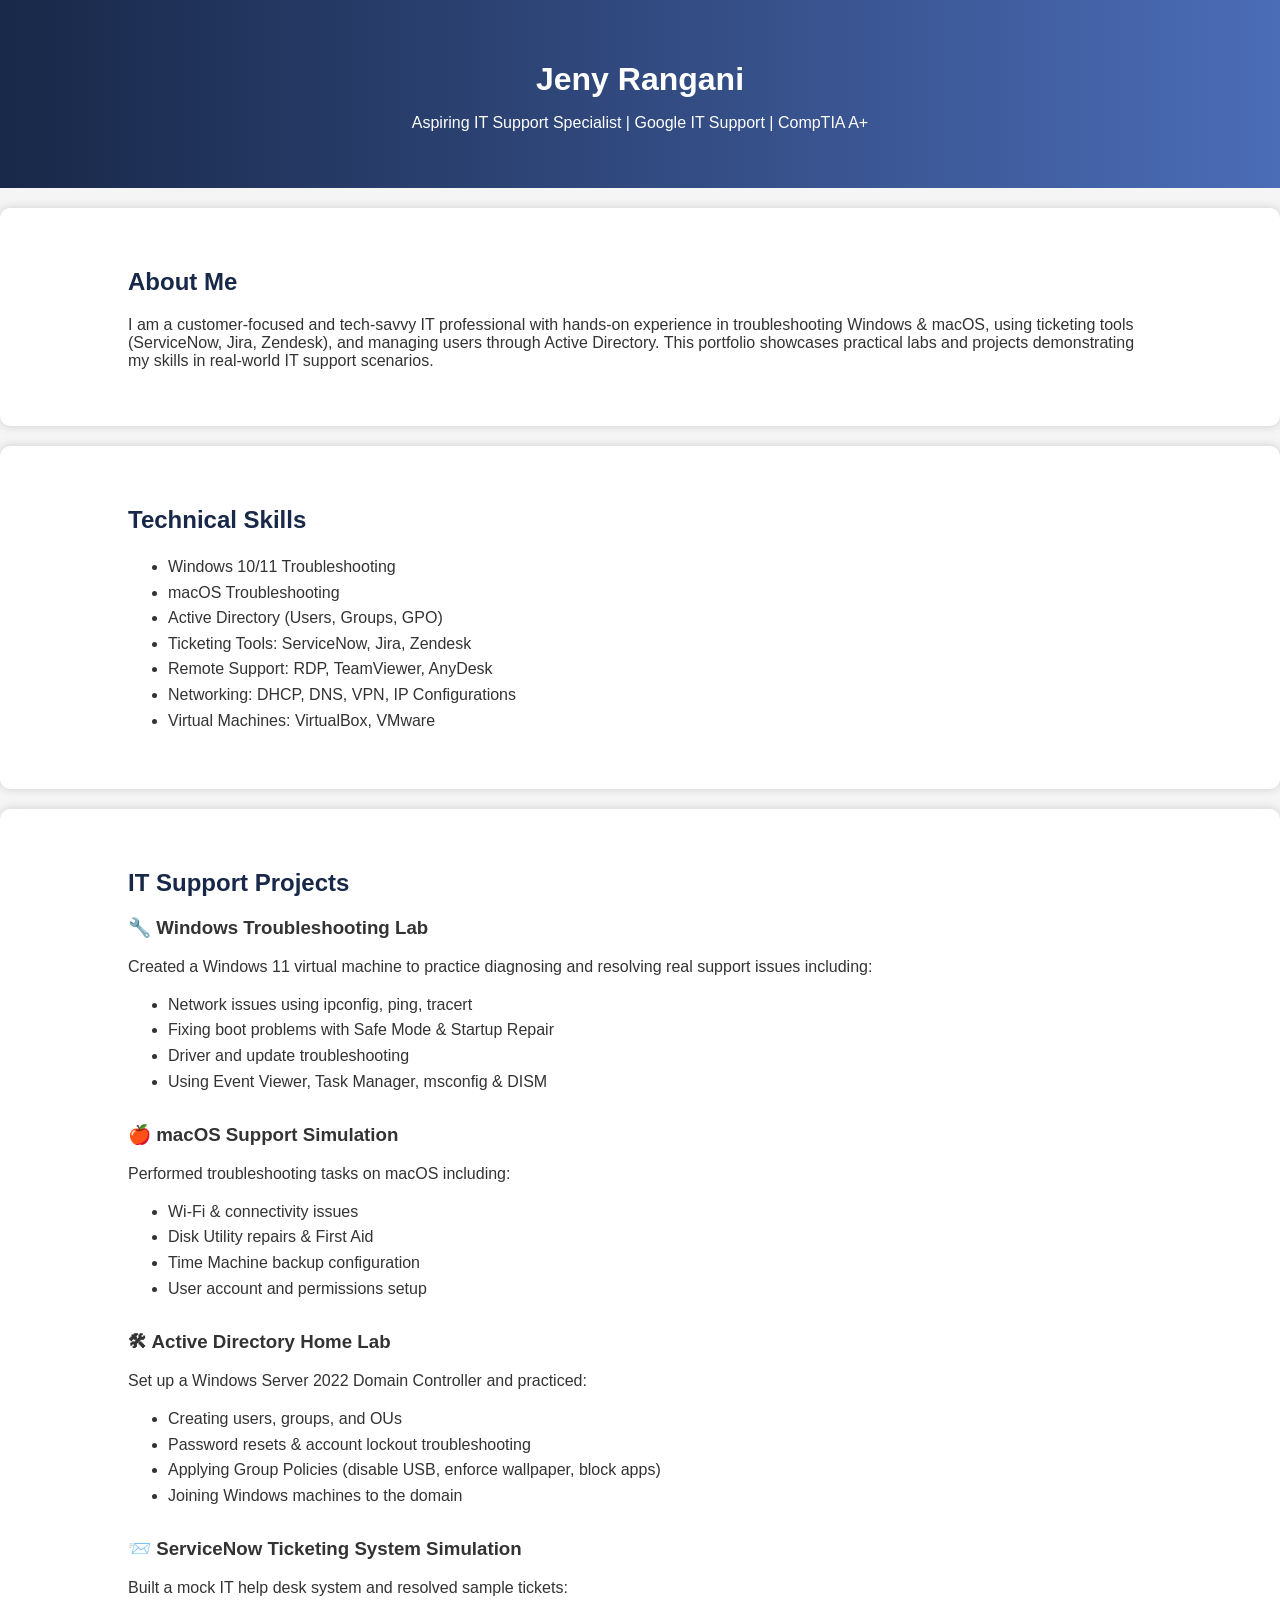
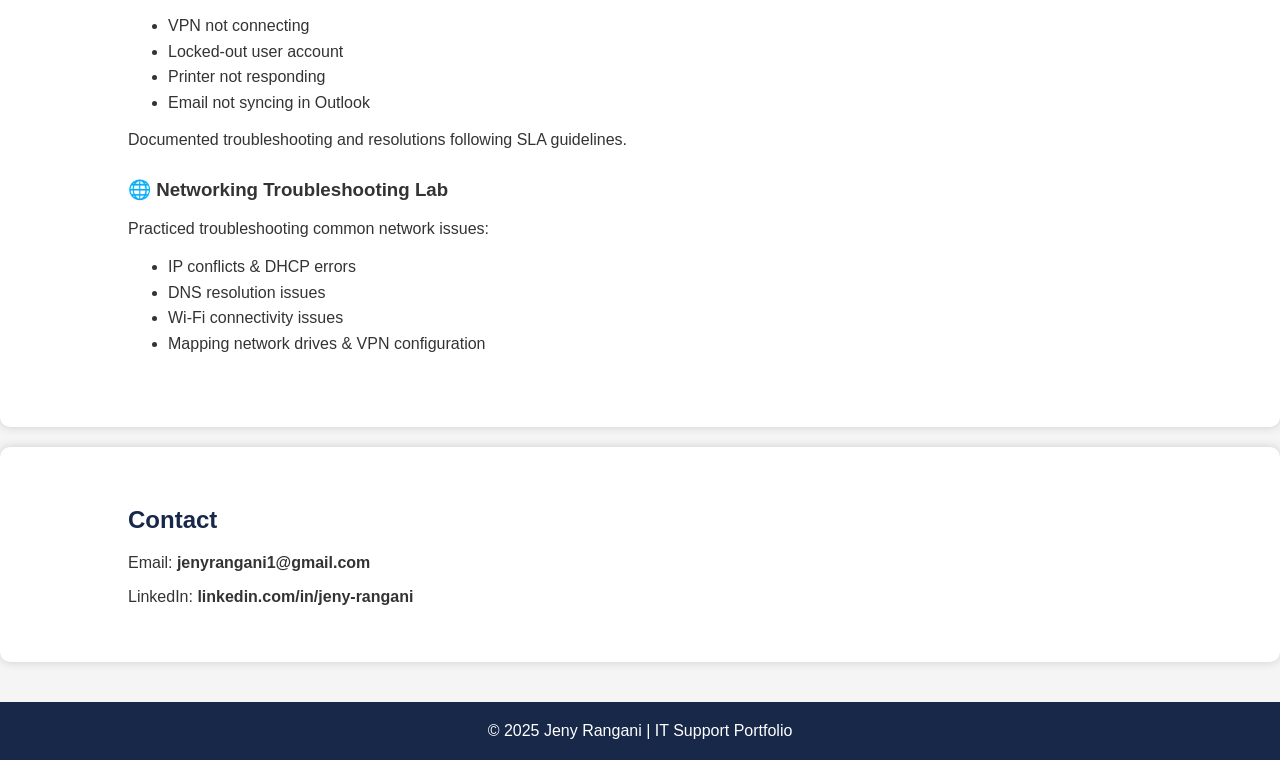
==== index.html @ 381fa6bb "Create index.html" ====
<!DOCTYPE html>
<html lang="en">
<head>
<meta charset="UTF-8">
<meta name="viewport" content="width=device-width, initial-scale=1.0">
<title>Jeny Rangani | IT Support Portfolio</title>

<!-- Styles -->
<style>
    body {
        margin: 0;
        font-family: Arial, Helvetica, sans-serif;
        background: #f5f5f5;
        color: #333;
    }
    header {
        padding: 40px;
        text-align: center;
        background: #4b6cb7;
        background: linear-gradient(to right, #182848, #4b6cb7);
        color: white;
    }
    h1 { margin-bottom: 5px; }
    h2 { color: #182848; }
    .section {
        padding: 40px 10%;
        background: white;
        margin: 20px auto;
        border-radius: 10px;
        box-shadow: 0 0 10px #ccc;
    }
    .project {
        margin-bottom: 30px;
    }
    ul {
        line-height: 1.6;
    }
    footer {
        text-align: center;
        padding: 20px;
        margin-top: 40px;
        background: #182848;
        color: white;
    }
</style>
</head>

<body>

<header>
    <h1>Jeny Rangani</h1>
    <p>Aspiring IT Support Specialist | Google IT Support | CompTIA A+</p>
</header>

<section class="section">
    <h2>About Me</h2>
    <p>
        I am a customer-focused and tech-savvy IT professional with hands-on experience in troubleshooting Windows & macOS,
        using ticketing tools (ServiceNow, Jira, Zendesk), and managing users through Active Directory.
        This portfolio showcases practical labs and projects demonstrating my skills in real-world IT support scenarios.
    </p>
</section>

<section class="section">
    <h2>Technical Skills</h2>
    <ul>
        <li>Windows 10/11 Troubleshooting</li>
        <li>macOS Troubleshooting</li>
        <li>Active Directory (Users, Groups, GPO)</li>
        <li>Ticketing Tools: ServiceNow, Jira, Zendesk</li>
        <li>Remote Support: RDP, TeamViewer, AnyDesk</li>
        <li>Networking: DHCP, DNS, VPN, IP Configurations</li>
        <li>Virtual Machines: VirtualBox, VMware</li>
    </ul>
</section>

<section class="section">
    <h2>IT Support Projects</h2>

    <!-- Project 1 -->
    <div class="project">
        <h3>🔧 Windows Troubleshooting Lab</h3>
        <p>
            Created a Windows 11 virtual machine to practice diagnosing and resolving real support issues including:
        </p>
        <ul>
            <li>Network issues using ipconfig, ping, tracert</li>
            <li>Fixing boot problems with Safe Mode & Startup Repair</li>
            <li>Driver and update troubleshooting</li>
            <li>Using Event Viewer, Task Manager, msconfig & DISM</li>
        </ul>
    </div>

    <!-- Project 2 -->
    <div class="project">
        <h3>🍎 macOS Support Simulation</h3>
        <p>Performed troubleshooting tasks on macOS including:</p>
        <ul>
            <li>Wi-Fi & connectivity issues</li>
            <li>Disk Utility repairs & First Aid</li>
            <li>Time Machine backup configuration</li>
            <li>User account and permissions setup</li>
        </ul>
    </div>

    <!-- Project 3 -->
    <div class="project">
        <h3>🛠 Active Directory Home Lab</h3>
        <p>
            Set up a Windows Server 2022 Domain Controller and practiced:
        </p>
        <ul>
            <li>Creating users, groups, and OUs</li>
            <li>Password resets & account lockout troubleshooting</li>
            <li>Applying Group Policies (disable USB, enforce wallpaper, block apps)</li>
            <li>Joining Windows machines to the domain</li>
        </ul>
    </div>

    <!-- Project 4 -->
    <div class="project">
        <h3>📨 ServiceNow Ticketing System Simulation</h3>
        <p>Built a mock IT help desk system and resolved sample tickets:</p>
        <ul>
            <li>VPN not connecting</li>
            <li>Locked-out user account</li>
            <li>Printer not responding</li>
            <li>Email not syncing in Outlook</li>
        </ul>
        <p>Documented troubleshooting and resolutions following SLA guidelines.</p>
    </div>

    <!-- Project 5 -->
    <div class="project">
        <h3>🌐 Networking Troubleshooting Lab</h3>
        <p>Practiced troubleshooting common network issues:</p>
        <ul>
            <li>IP conflicts & DHCP errors</li>
            <li>DNS resolution issues</li>
            <li>Wi-Fi connectivity issues</li>
            <li>Mapping network drives & VPN configuration</li>
        </ul>
    </div>

</section>

<section class="section">
    <h2>Contact</h2>
    <p>Email: <strong>jenyrangani1@gmail.com</strong></p>
    <p>LinkedIn: <strong>linkedin.com/in/jeny-rangani</strong></p>
</section>

<footer>
    © 2025 Jeny Rangani | IT Support Portfolio
</footer>

</body>
</html>
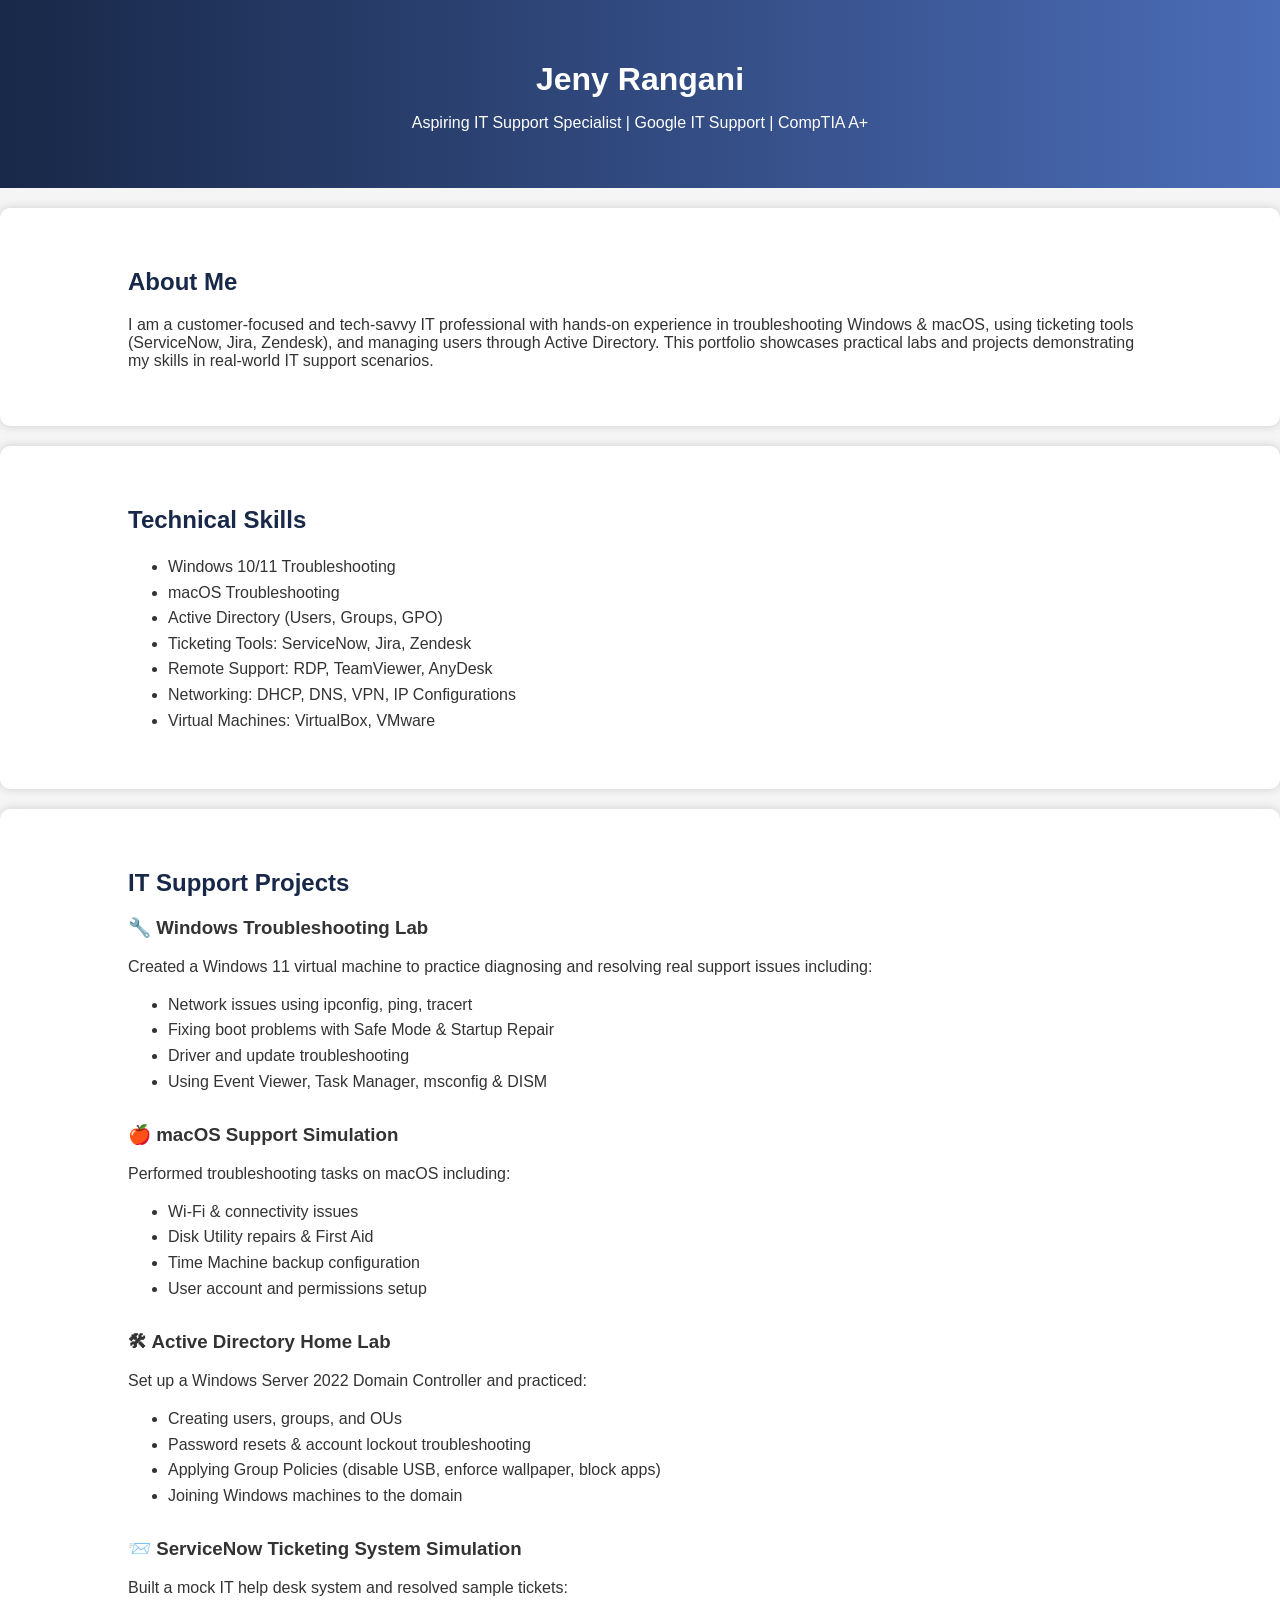
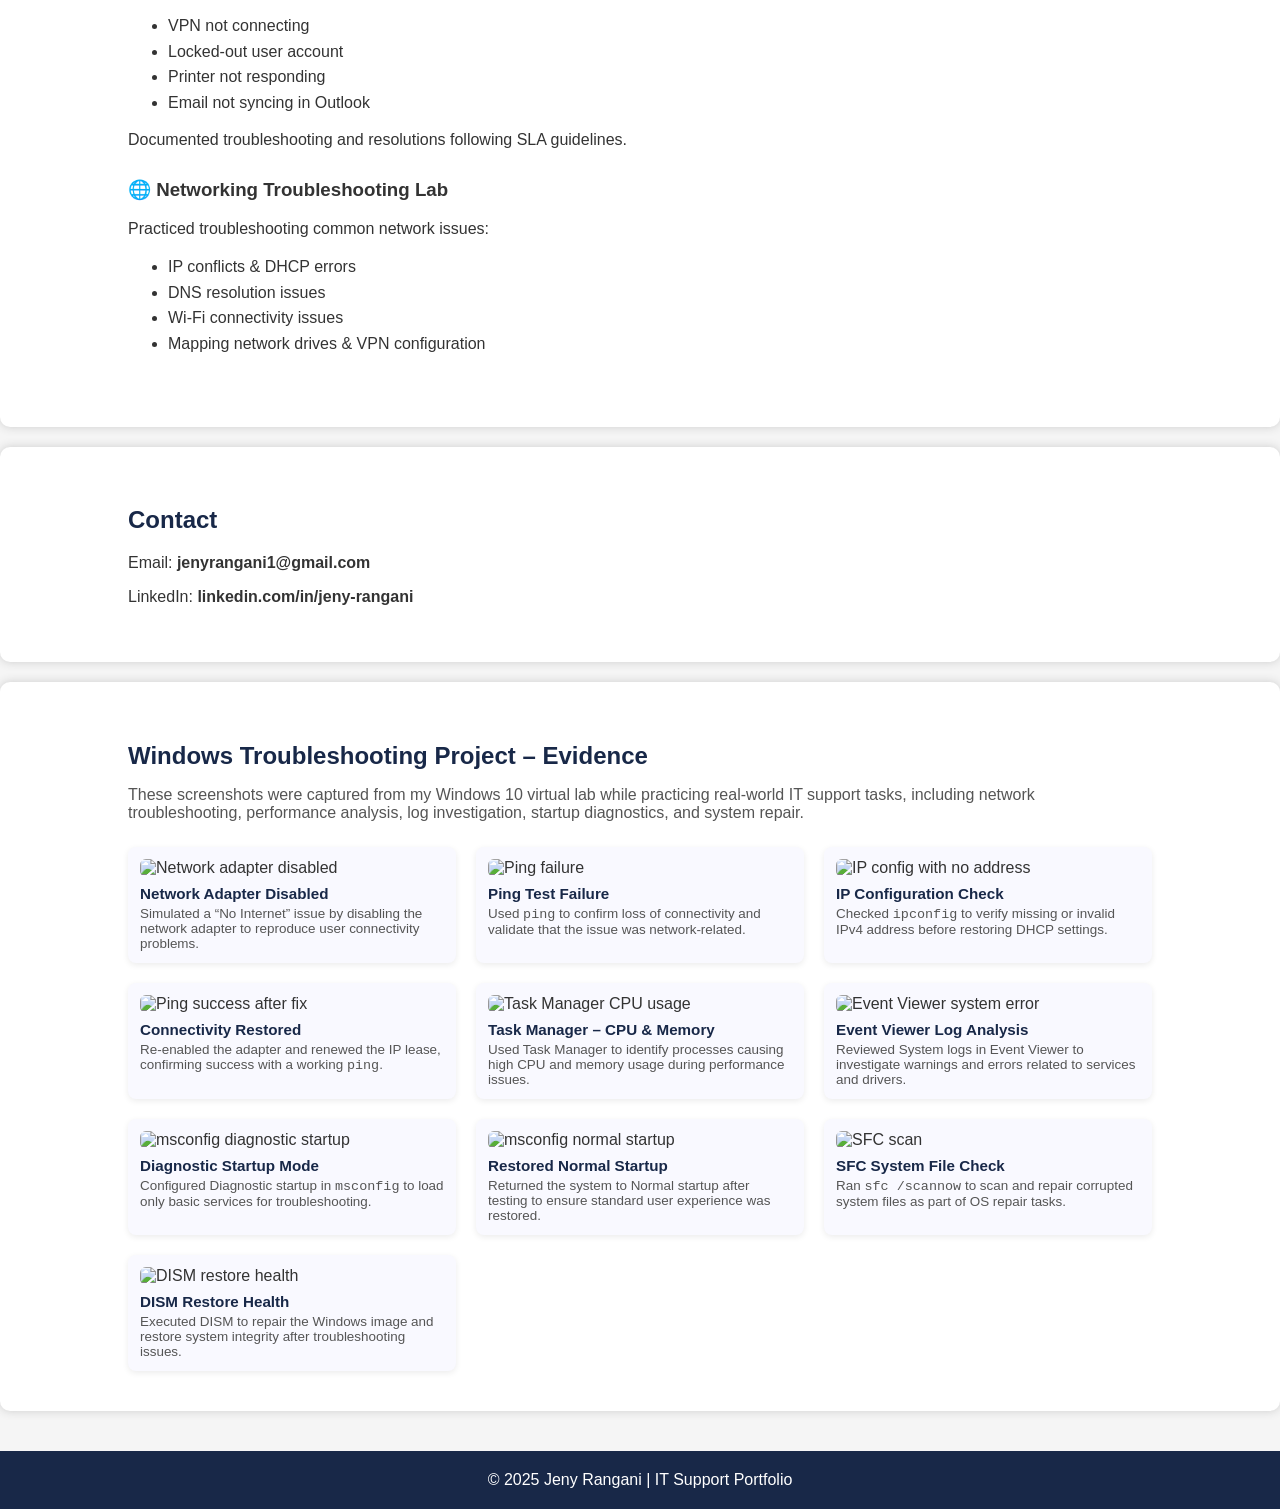
==== commit f21043fc: "Update index.html" ====
--- a/index.html
+++ b/index.html
@@ -7,6 +7,47 @@
 
 <!-- Styles -->
 <style>
+        .gallery-section h2 {
+        margin-bottom: 10px;
+    }
+
+    .gallery-intro {
+        margin-bottom: 25px;
+        color: #555;
+    }
+
+    .gallery-grid {
+        display: grid;
+        grid-template-columns: repeat(auto-fit, minmax(260px, 1fr));
+        gap: 20px;
+    }
+
+    .shot {
+        background: #f9f9ff;
+        border-radius: 8px;
+        padding: 12px;
+        box-shadow: 0 2px 6px rgba(0,0,0,0.08);
+    }
+
+    .shot img {
+        width: 100%;
+        border-radius: 6px;
+        display: block;
+        margin-bottom: 8px;
+    }
+
+    .shot h4 {
+        margin: 0 0 4px;
+        font-size: 0.95rem;
+        color: #182848;
+    }
+
+    .shot p {
+        margin: 0;
+        font-size: 0.84rem;
+        color: #555;
+    }
+
     body {
         margin: 0;
         font-family: Arial, Helvetica, sans-serif;
@@ -149,7 +190,85 @@
     <p>Email: <strong>jenyrangani1@gmail.com</strong></p>
     <p>LinkedIn: <strong>linkedin.com/in/jeny-rangani</strong></p>
 </section>
-
+    
+<section class="section gallery-section">
+    <h2>Windows Troubleshooting Project – Evidence</h2>
+    <p class="gallery-intro">
+        These screenshots were captured from my Windows 10 virtual lab while practicing real-world IT support tasks,
+        including network troubleshooting, performance analysis, log investigation, startup diagnostics, and system repair.
+    </p>
+
+    <div class="gallery-grid">
+
+        <!-- Network Troubleshooting -->
+        <div class="shot">
+            <img src="screenshots/network-disabled.png" alt="Network adapter disabled">
+            <h4>Network Adapter Disabled</h4>
+            <p>Simulated a “No Internet” issue by disabling the network adapter to reproduce user connectivity problems.</p>
+        </div>
+
+        <div class="shot">
+            <img src="screenshots/ping-fail.png" alt="Ping failure">
+            <h4>Ping Test Failure</h4>
+            <p>Used <code>ping</code> to confirm loss of connectivity and validate that the issue was network-related.</p>
+        </div>
+
+        <div class="shot">
+            <img src="screenshots/ipconfig-no-ip.png" alt="IP config with no address">
+            <h4>IP Configuration Check</h4>
+            <p>Checked <code>ipconfig</code> to verify missing or invalid IPv4 address before restoring DHCP settings.</p>
+        </div>
+
+        <div class="shot">
+            <img src="screenshots/ping-success.png" alt="Ping success after fix">
+            <h4>Connectivity Restored</h4>
+            <p>Re-enabled the adapter and renewed the IP lease, confirming success with a working <code>ping</code>.</p>
+        </div>
+
+        <!-- Task Manager -->
+        <div class="shot">
+            <img src="screenshots/taskmanager-cpu.png" alt="Task Manager CPU usage">
+            <h4>Task Manager – CPU & Memory</h4>
+            <p>Used Task Manager to identify processes causing high CPU and memory usage during performance issues.</p>
+        </div>
+
+        <!-- Event Viewer -->
+        <div class="shot">
+            <img src="screenshots/eventviewer-error.png" alt="Event Viewer system error">
+            <h4>Event Viewer Log Analysis</h4>
+            <p>Reviewed System logs in Event Viewer to investigate warnings and errors related to services and drivers.</p>
+        </div>
+
+        <!-- msconfig -->
+        <div class="shot">
+            <img src="screenshots/msconfig-diagnostic.png" alt="msconfig diagnostic startup">
+            <h4>Diagnostic Startup Mode</h4>
+            <p>Configured Diagnostic startup in <code>msconfig</code> to load only basic services for troubleshooting.</p>
+        </div>
+
+        <div class="shot">
+            <img src="screenshots/msconfig-normal.png" alt="msconfig normal startup">
+            <h4>Restored Normal Startup</h4>
+            <p>Returned the system to Normal startup after testing to ensure standard user experience was restored.</p>
+        </div>
+
+        <!-- SFC & DISM -->
+        <div class="shot">
+            <img src="screenshots/sfc-scan.png" alt="SFC scan">
+            <h4>SFC System File Check</h4>
+            <p>Ran <code>sfc /scannow</code> to scan and repair corrupted system files as part of OS repair tasks.</p>
+        </div>
+
+        <div class="shot">
+            <img src="screenshots/dism-restore.png" alt="DISM restore health">
+            <h4>DISM Restore Health</h4>
+            <p>Executed DISM to repair the Windows image and restore system integrity after troubleshooting issues.</p>
+        </div>
+
+    </div>
+</section>
+
+    
 <footer>
     © 2025 Jeny Rangani | IT Support Portfolio
 </footer>
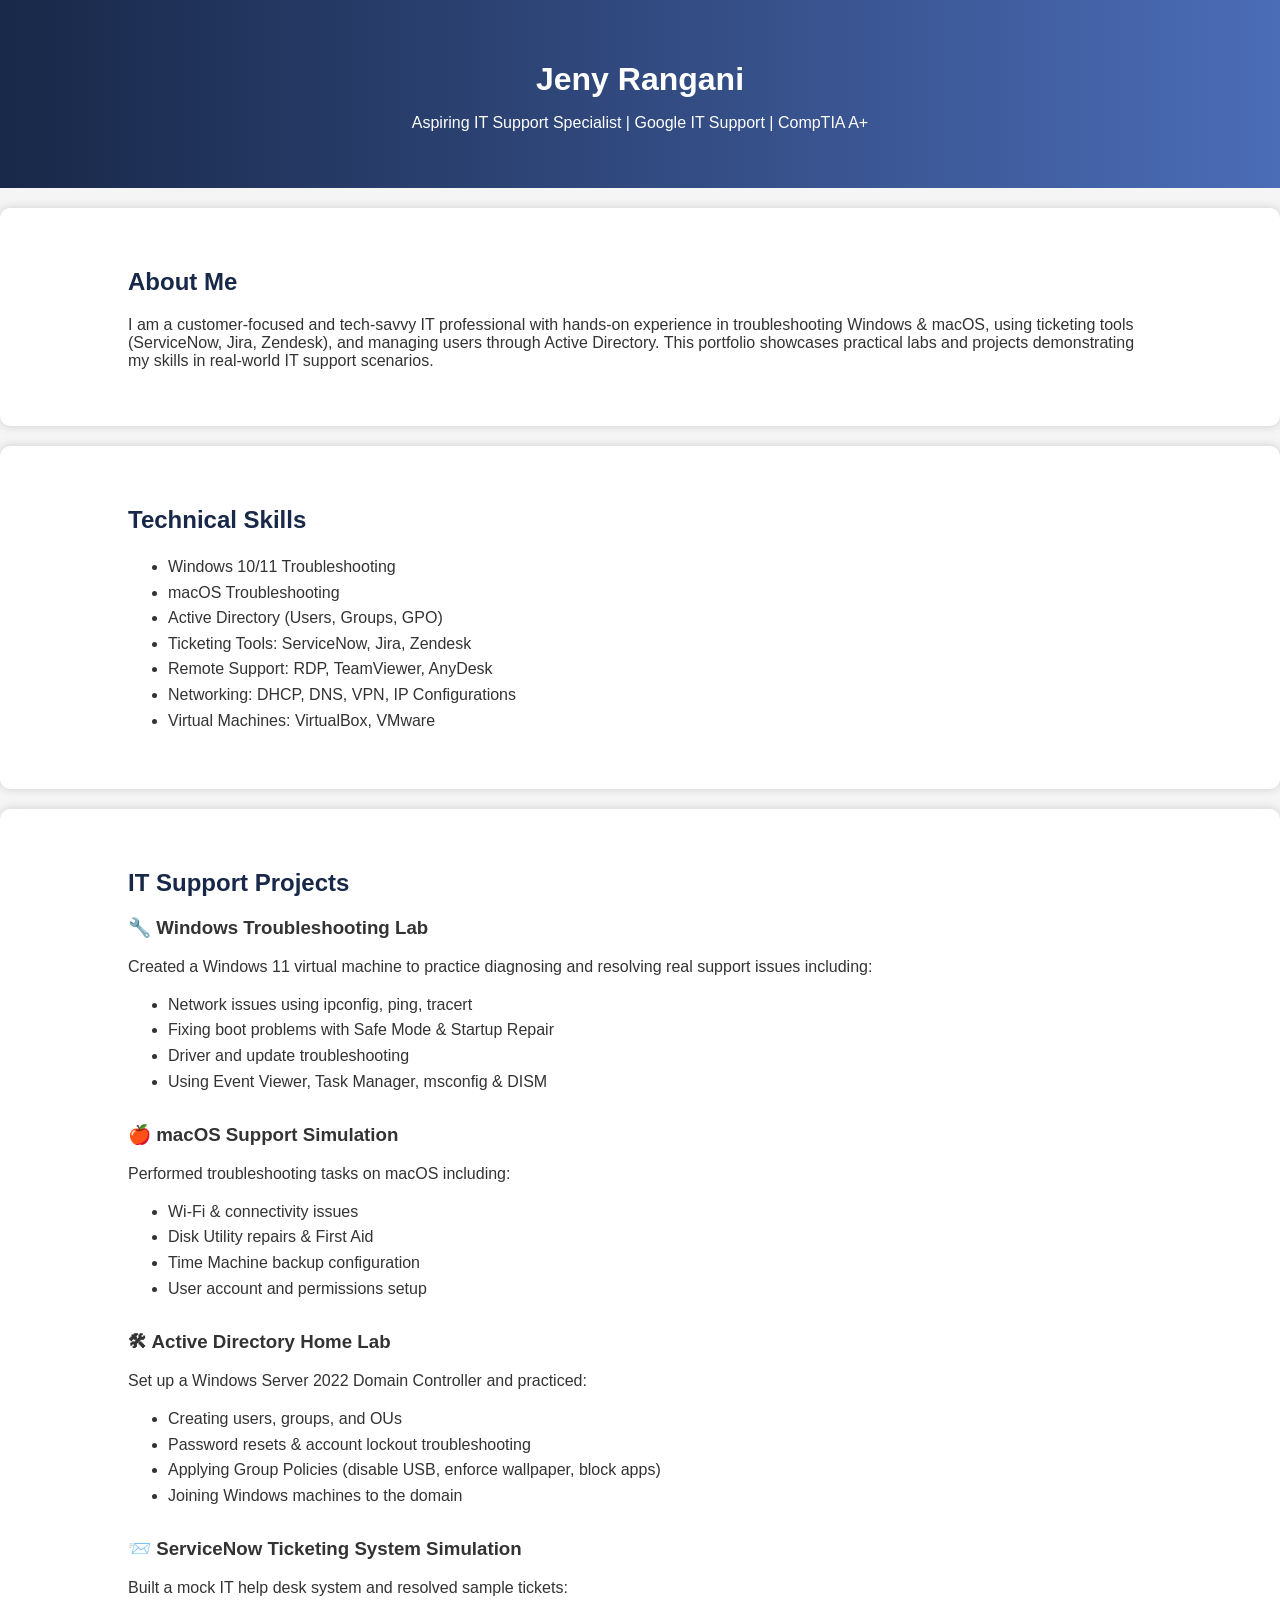
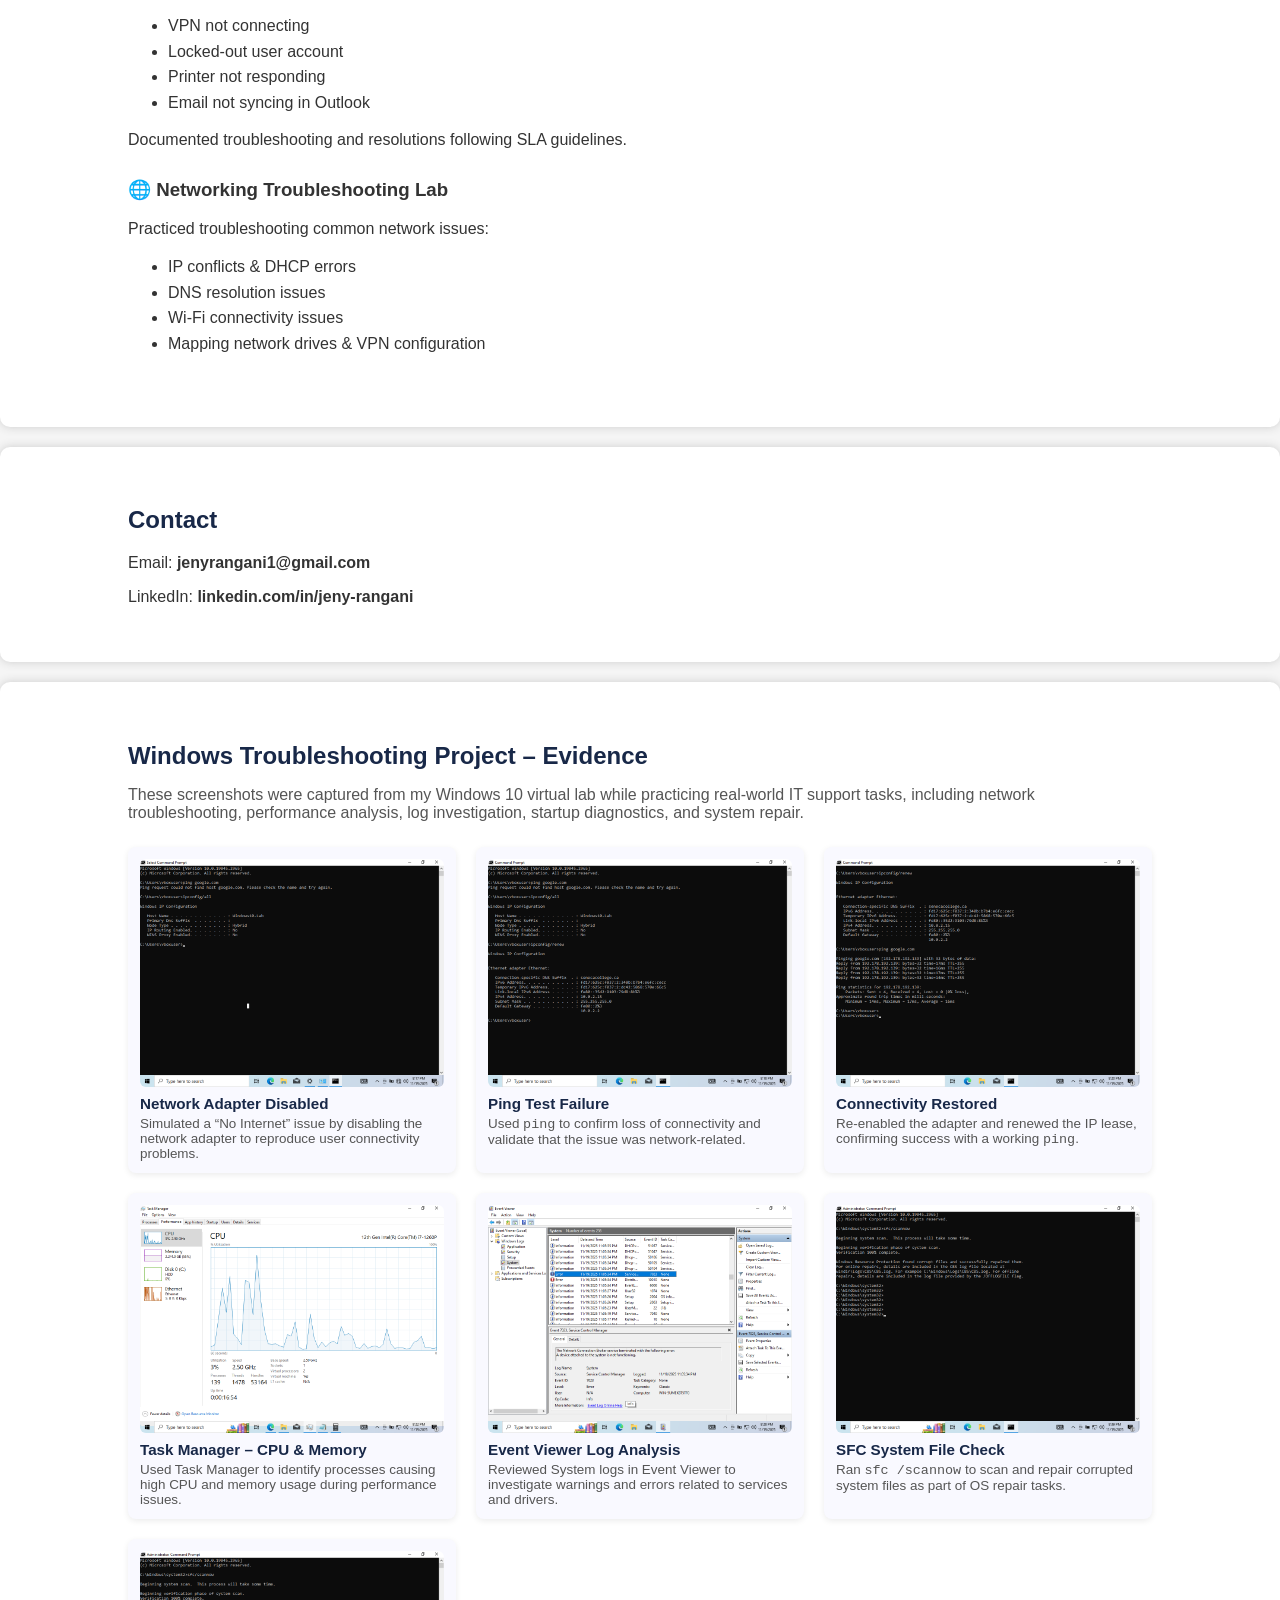
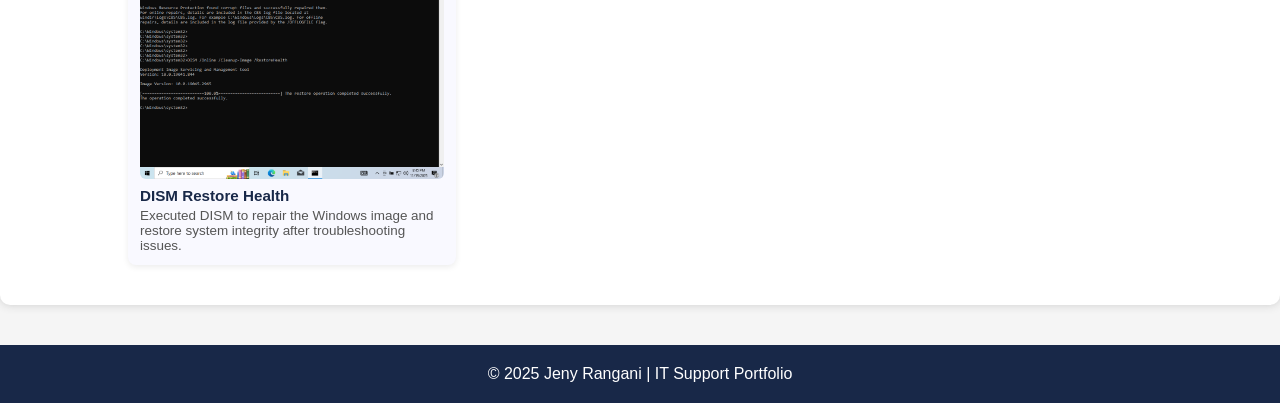
==== commit 3cbfce44: "Update index.html" ====
--- a/index.html
+++ b/index.html
@@ -214,12 +214,6 @@
         </div>
 
         <div class="shot">
-            <img src="screenshots/ipconfig-no-ip.png" alt="IP config with no address">
-            <h4>IP Configuration Check</h4>
-            <p>Checked <code>ipconfig</code> to verify missing or invalid IPv4 address before restoring DHCP settings.</p>
-        </div>
-
-        <div class="shot">
             <img src="screenshots/ping-success.png" alt="Ping success after fix">
             <h4>Connectivity Restored</h4>
             <p>Re-enabled the adapter and renewed the IP lease, confirming success with a working <code>ping</code>.</p>
@@ -237,19 +231,6 @@
             <img src="screenshots/eventviewer-error.png" alt="Event Viewer system error">
             <h4>Event Viewer Log Analysis</h4>
             <p>Reviewed System logs in Event Viewer to investigate warnings and errors related to services and drivers.</p>
-        </div>
-
-        <!-- msconfig -->
-        <div class="shot">
-            <img src="screenshots/msconfig-diagnostic.png" alt="msconfig diagnostic startup">
-            <h4>Diagnostic Startup Mode</h4>
-            <p>Configured Diagnostic startup in <code>msconfig</code> to load only basic services for troubleshooting.</p>
-        </div>
-
-        <div class="shot">
-            <img src="screenshots/msconfig-normal.png" alt="msconfig normal startup">
-            <h4>Restored Normal Startup</h4>
-            <p>Returned the system to Normal startup after testing to ensure standard user experience was restored.</p>
         </div>
 
         <!-- SFC & DISM -->
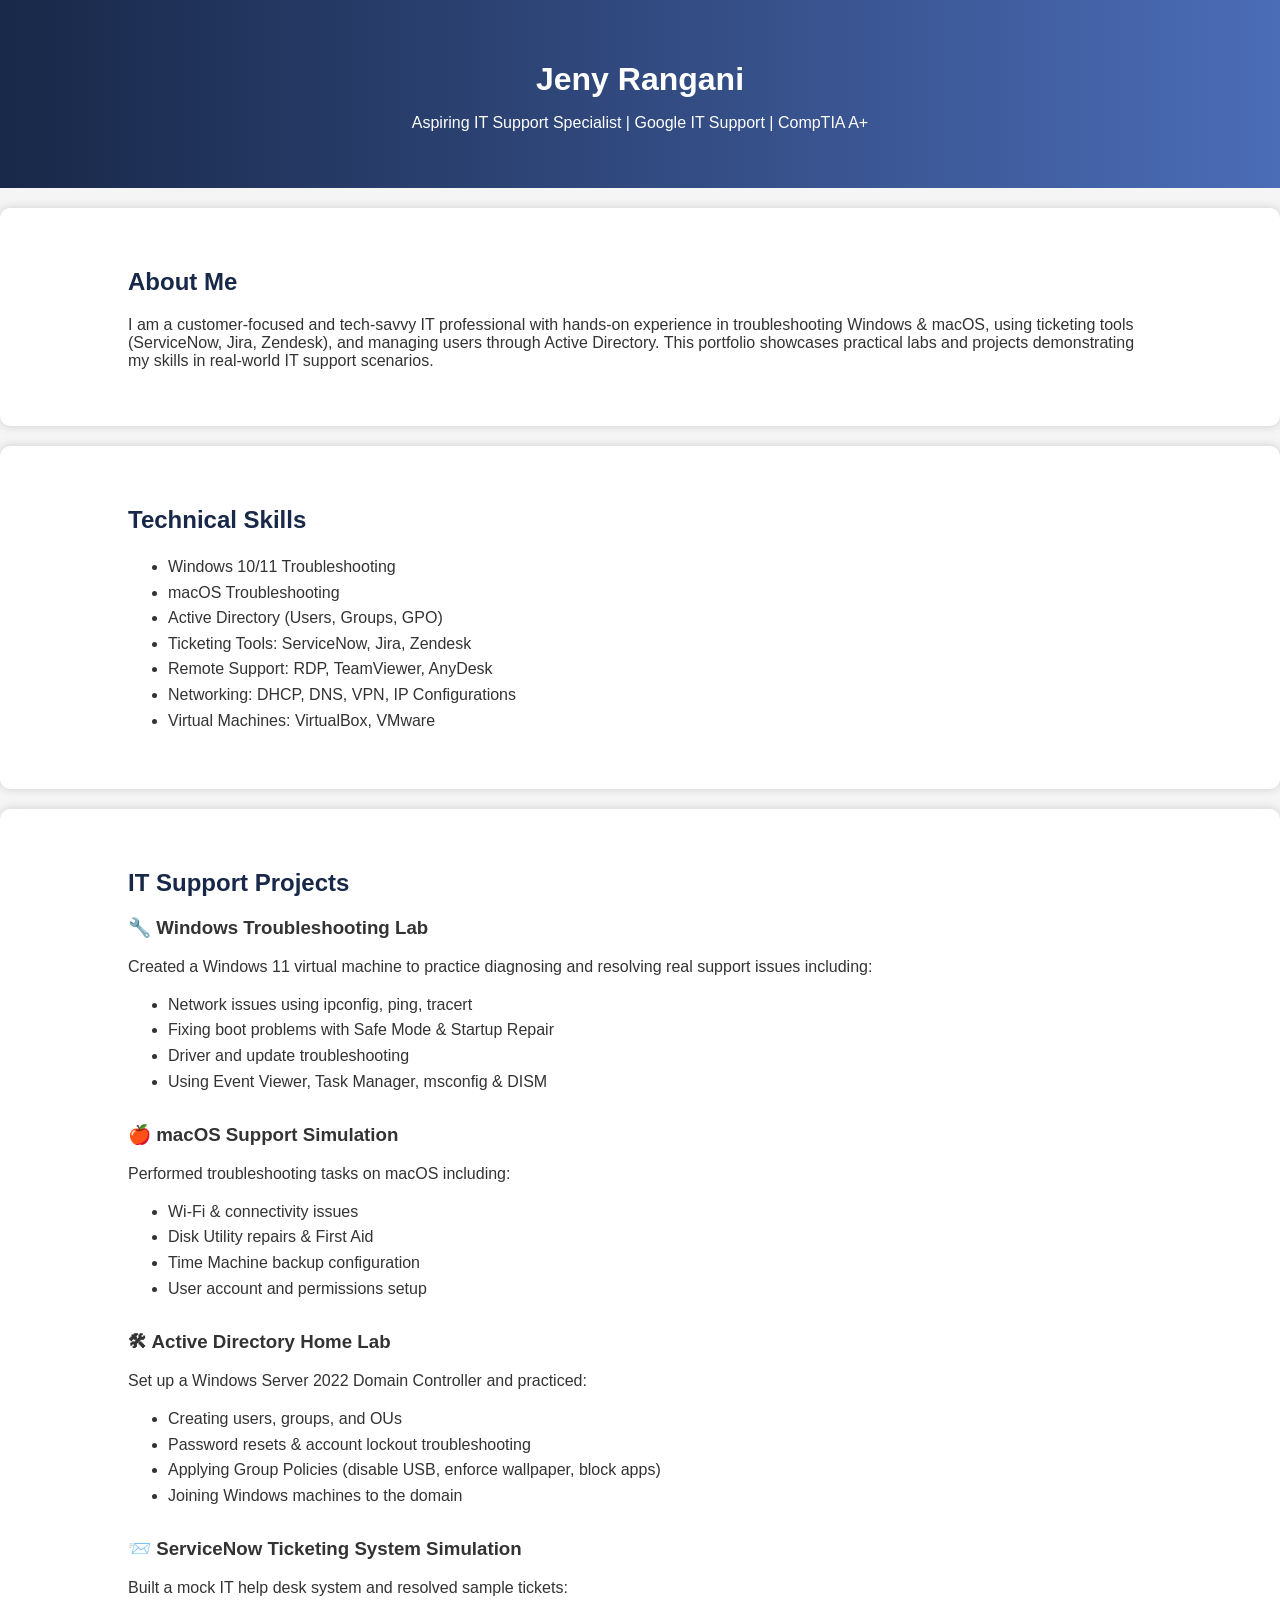
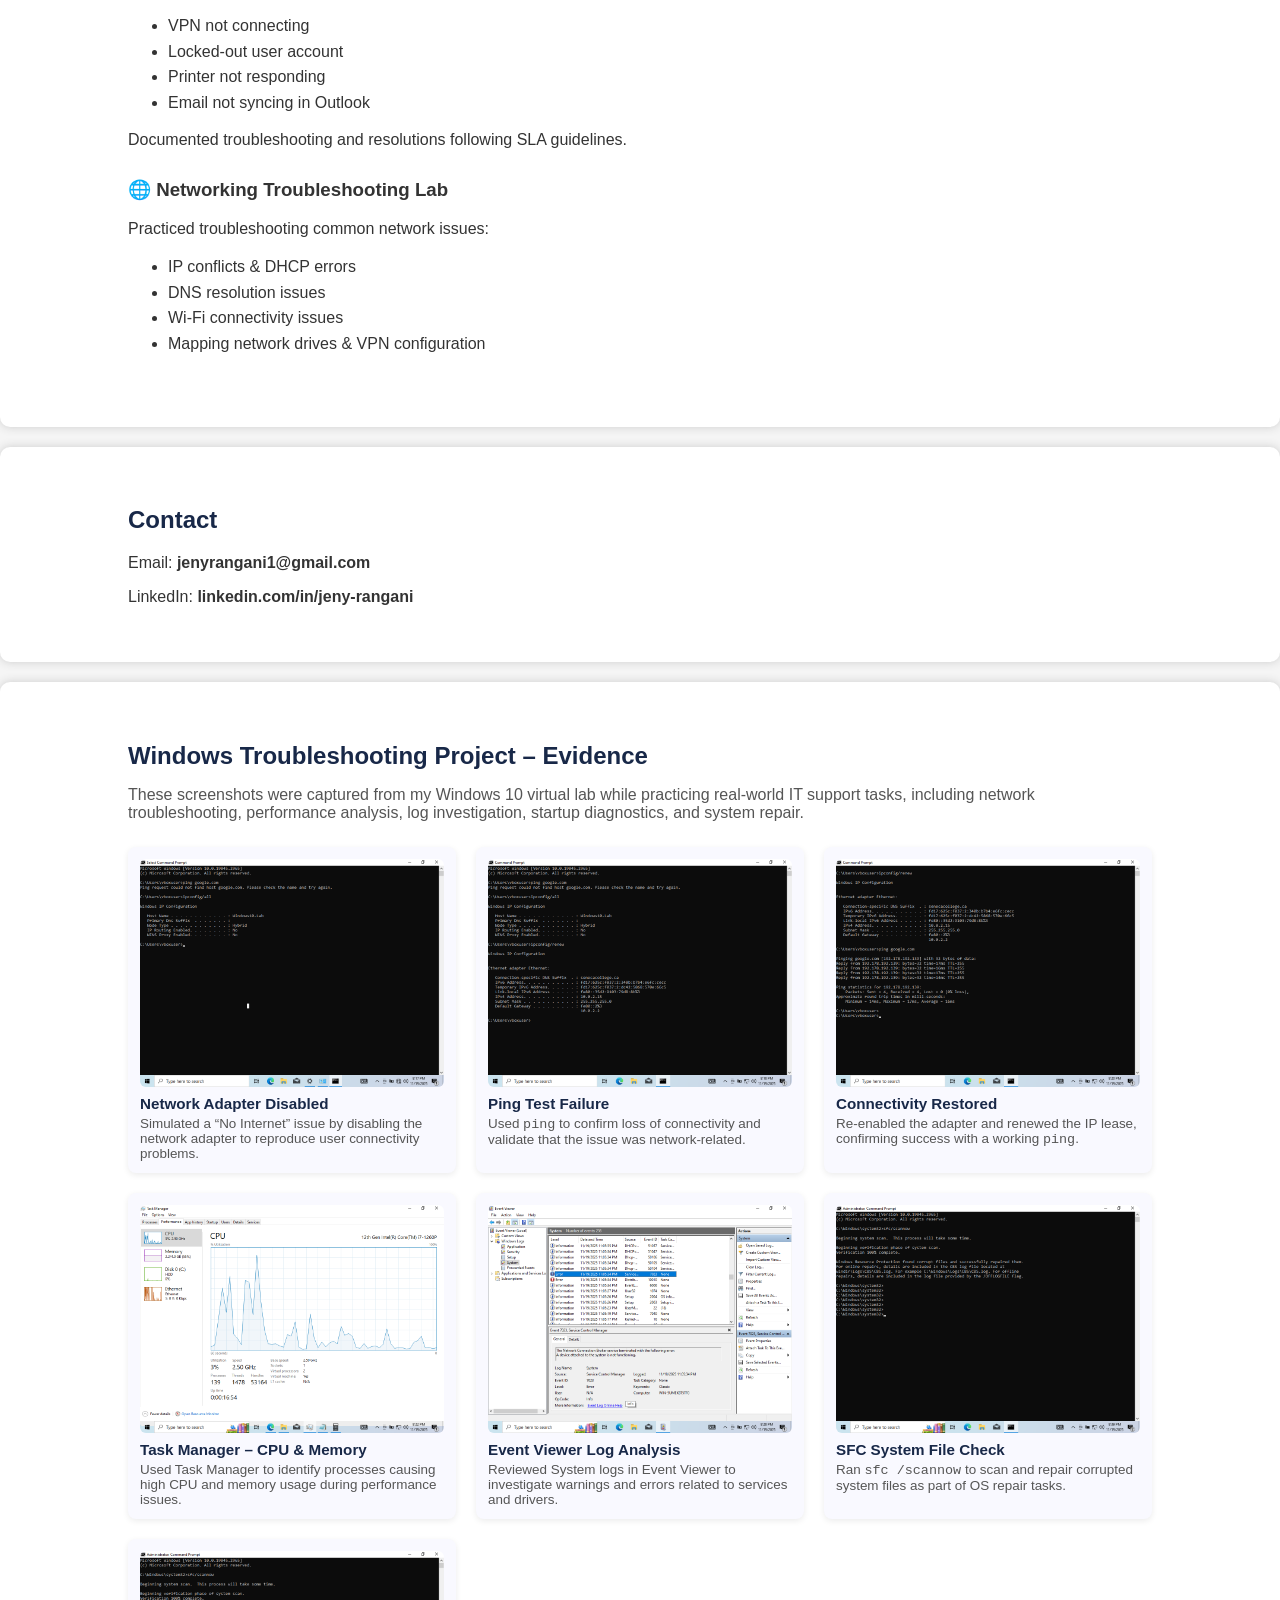
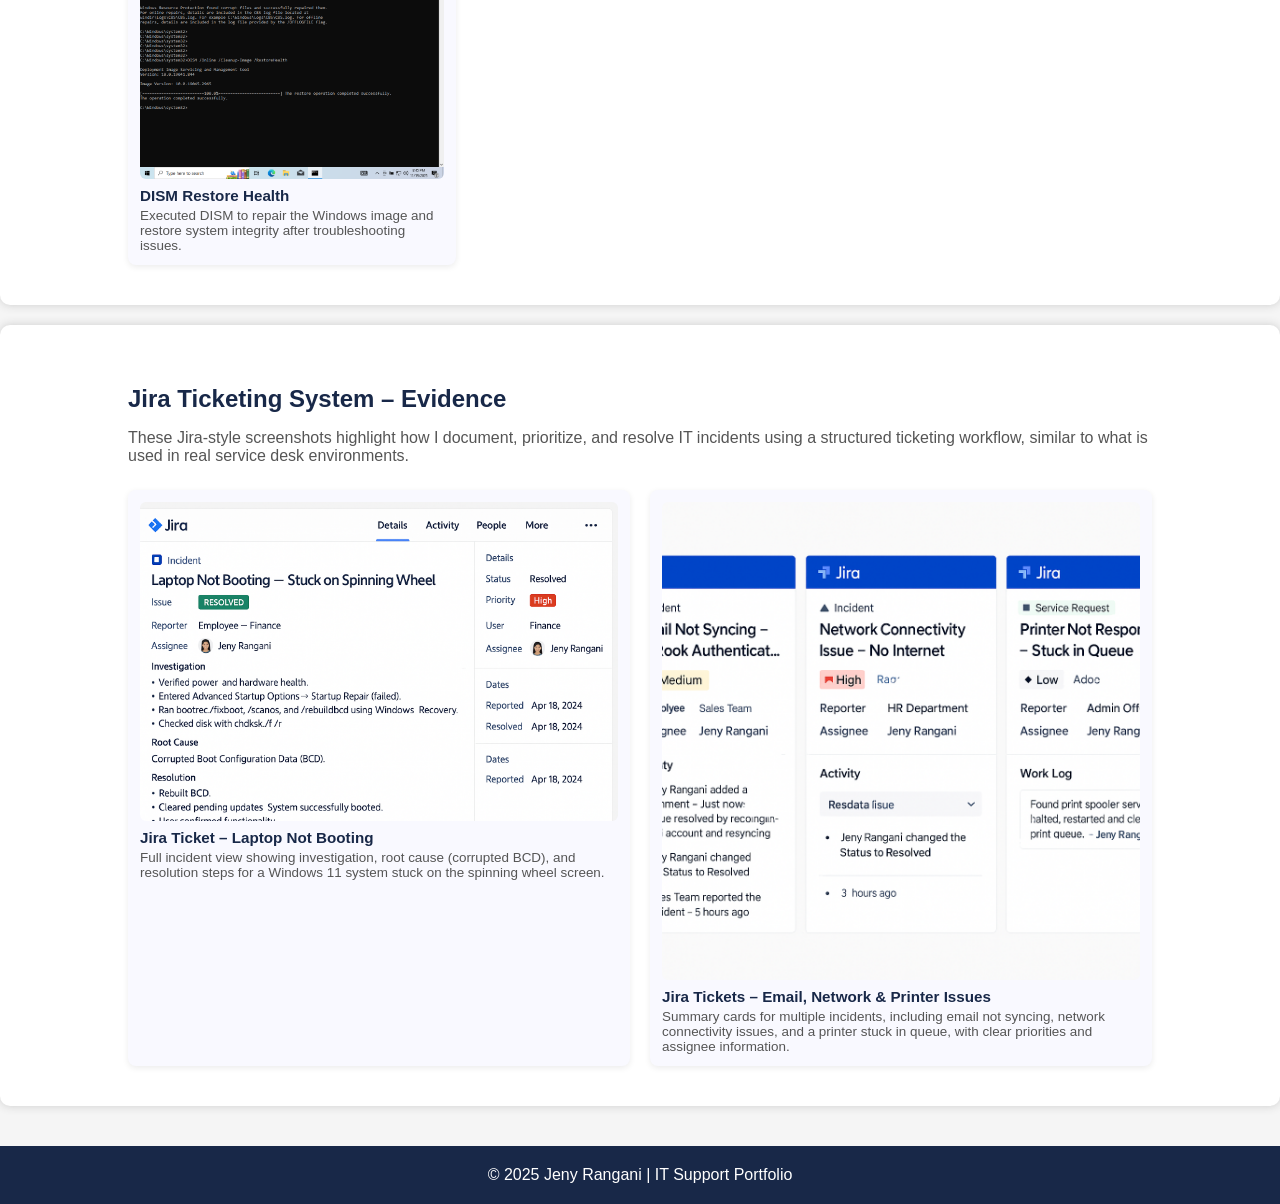
==== commit 2313fb54: "Update index.html" ====
--- a/index.html
+++ b/index.html
@@ -249,6 +249,35 @@
     </div>
 </section>
 
+<section class="section gallery-section">
+    <h2>Jira Ticketing System – Evidence</h2>
+    <p class="gallery-intro">
+        These Jira-style screenshots highlight how I document, prioritize, and resolve IT incidents using a structured
+        ticketing workflow, similar to what is used in real service desk environments.
+    </p>
+
+    <div class="gallery-grid">
+        <div class="shot">
+            <!-- replace src with your GitHub image path -->
+            <img src="screenshots/jira-laptop-not-booting.png" alt="Jira ticket view for laptop not booting">
+            <h4>Jira Ticket – Laptop Not Booting</h4>
+            <p>
+                Full incident view showing investigation, root cause (corrupted BCD), and resolution steps for a Windows 11
+                system stuck on the spinning wheel screen.
+            </p>
+        </div>
+
+        <div class="shot">
+            <!-- replace src with your GitHub image path -->
+            <img src="screenshots/jira-multiple-tickets.png" alt="Jira overview for email, network, and printer issues">
+            <h4>Jira Tickets – Email, Network & Printer Issues</h4>
+            <p>
+                Summary cards for multiple incidents, including email not syncing, network connectivity issues, and a printer
+                stuck in queue, with clear priorities and assignee information.
+            </p>
+        </div>
+    </div>
+</section>
     
 <footer>
     © 2025 Jeny Rangani | IT Support Portfolio
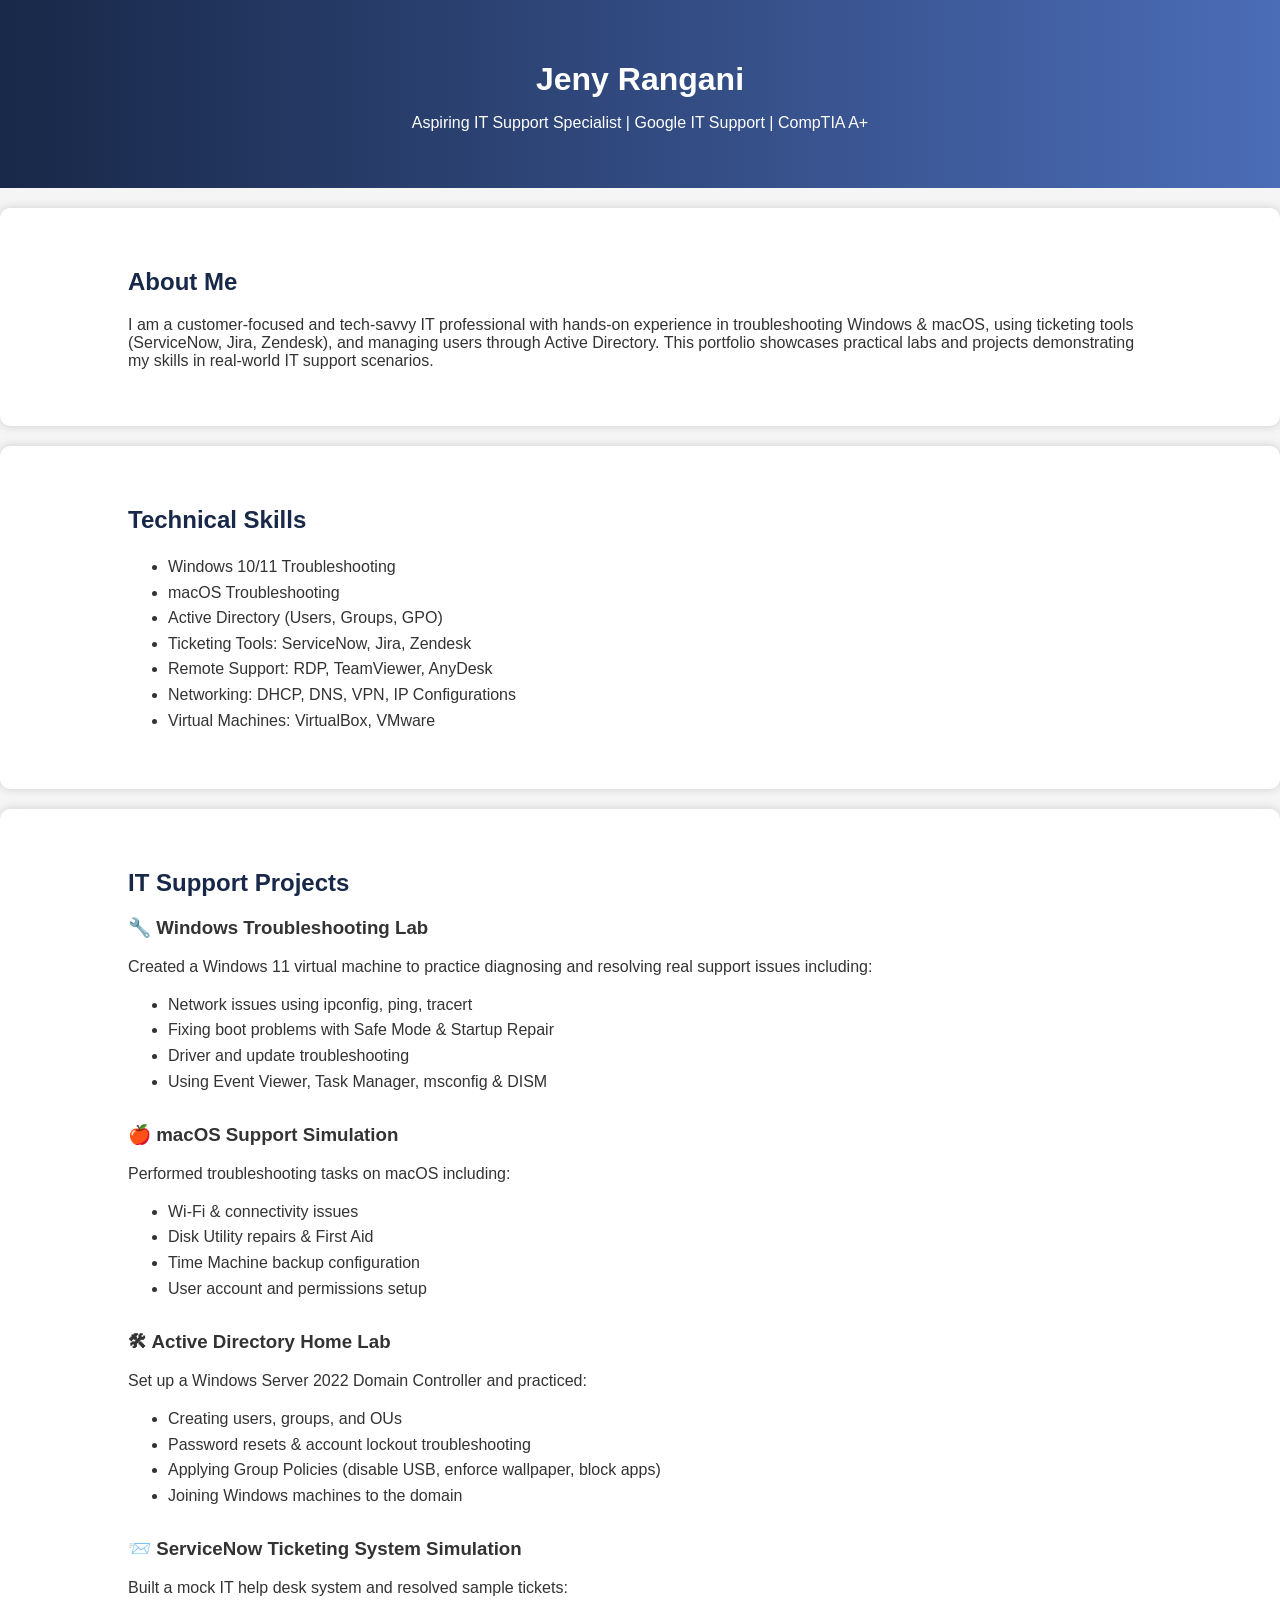
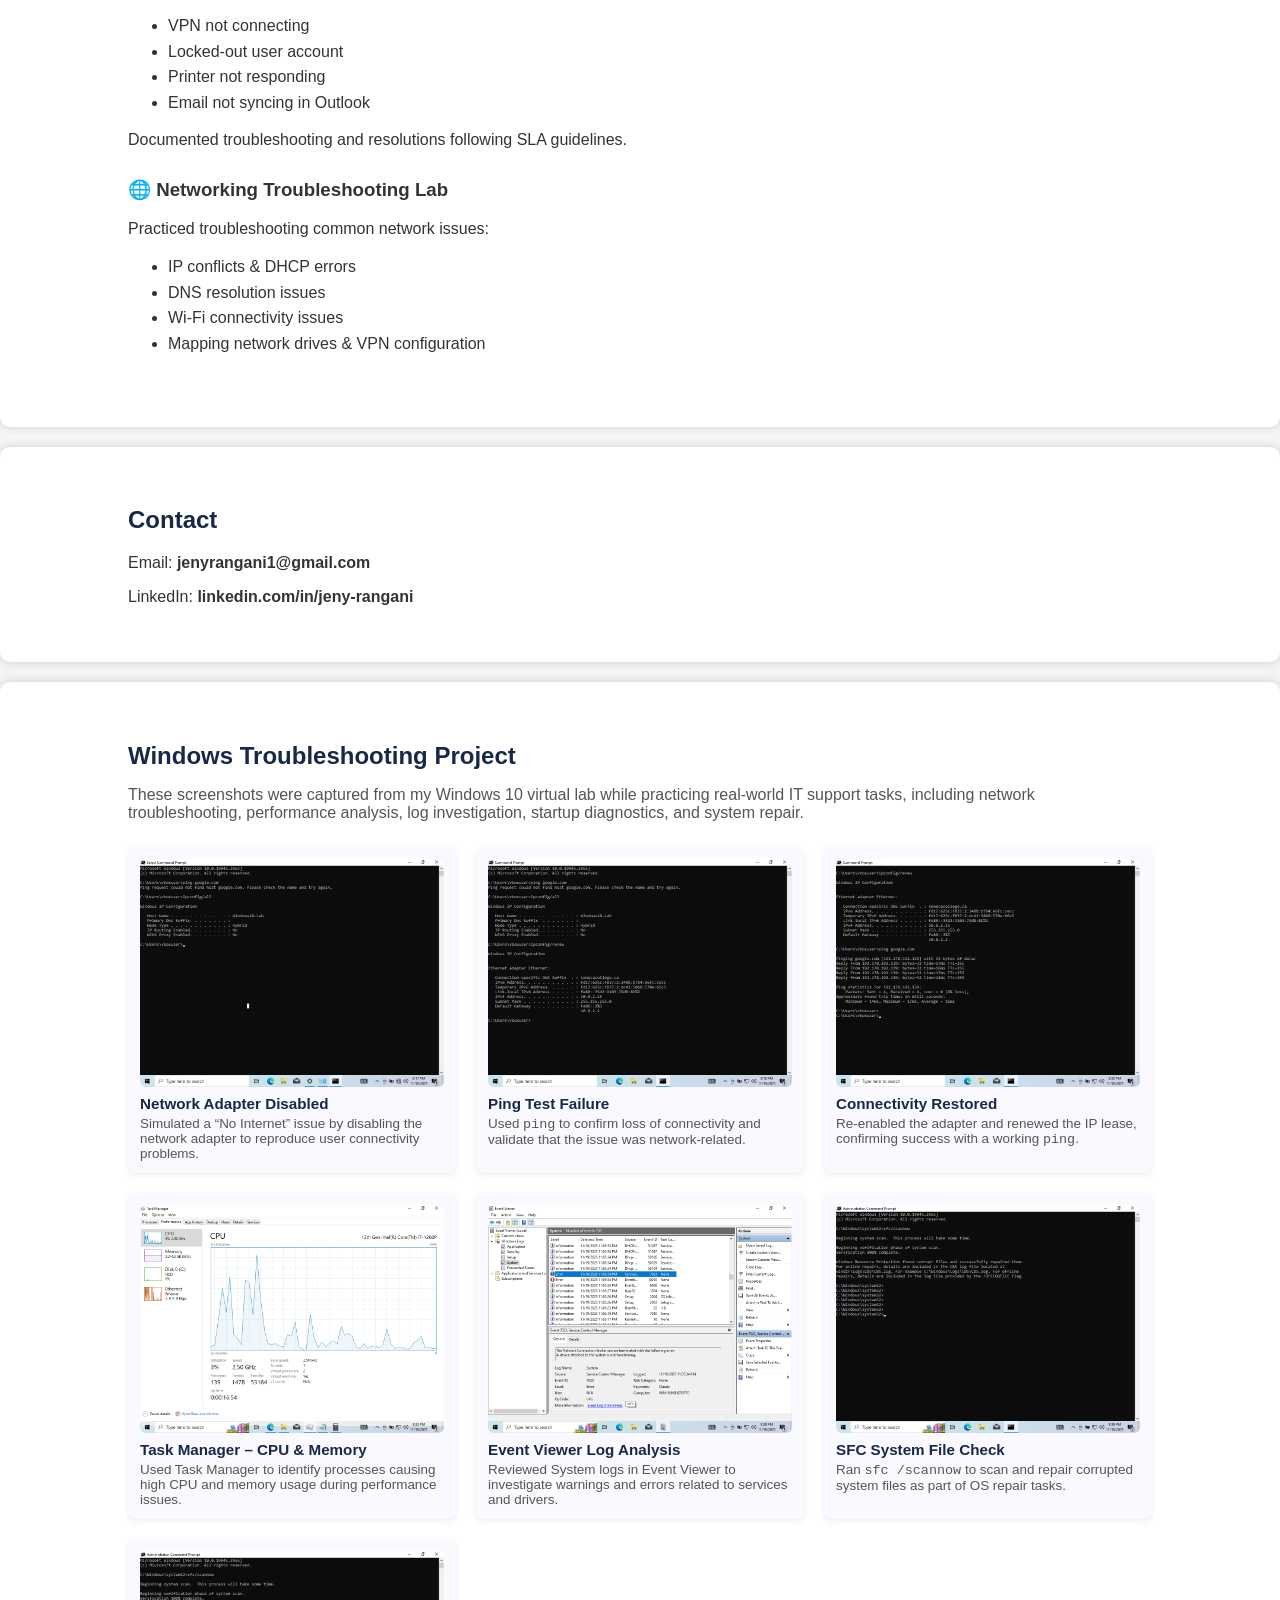
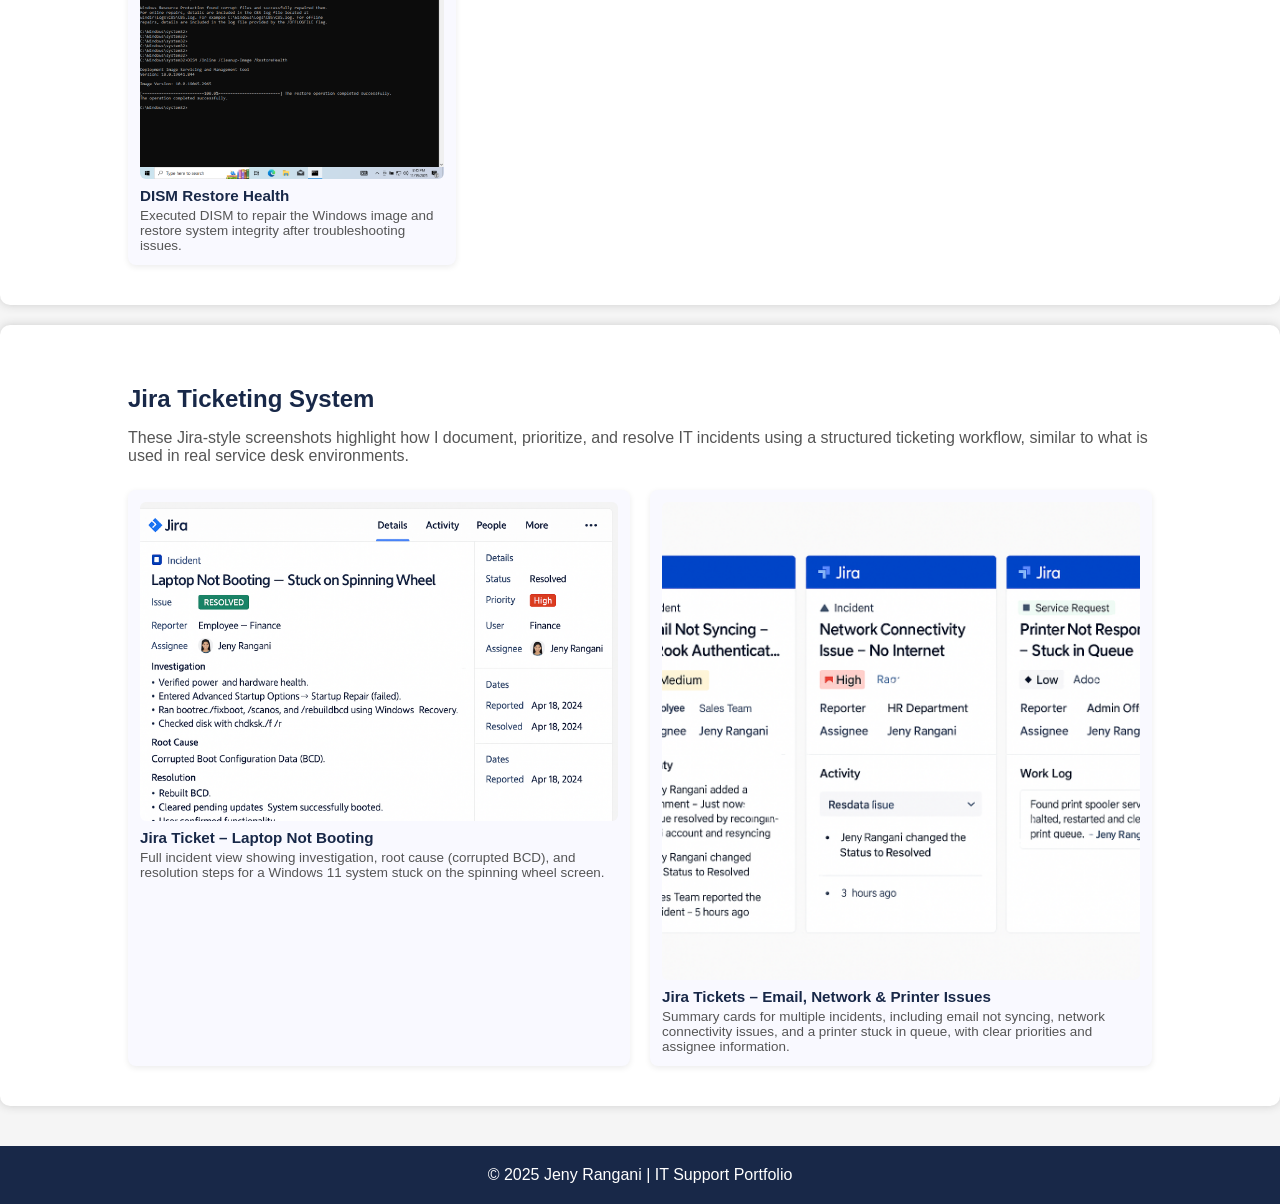
==== commit 43df1987: "Update index.html" ====
--- a/index.html
+++ b/index.html
@@ -192,7 +192,7 @@
 </section>
     
 <section class="section gallery-section">
-    <h2>Windows Troubleshooting Project – Evidence</h2>
+    <h2>Windows Troubleshooting Project</h2>
     <p class="gallery-intro">
         These screenshots were captured from my Windows 10 virtual lab while practicing real-world IT support tasks,
         including network troubleshooting, performance analysis, log investigation, startup diagnostics, and system repair.
@@ -250,7 +250,7 @@
 </section>
 
 <section class="section gallery-section">
-    <h2>Jira Ticketing System – Evidence</h2>
+    <h2>Jira Ticketing System </h2>
     <p class="gallery-intro">
         These Jira-style screenshots highlight how I document, prioritize, and resolve IT incidents using a structured
         ticketing workflow, similar to what is used in real service desk environments.
